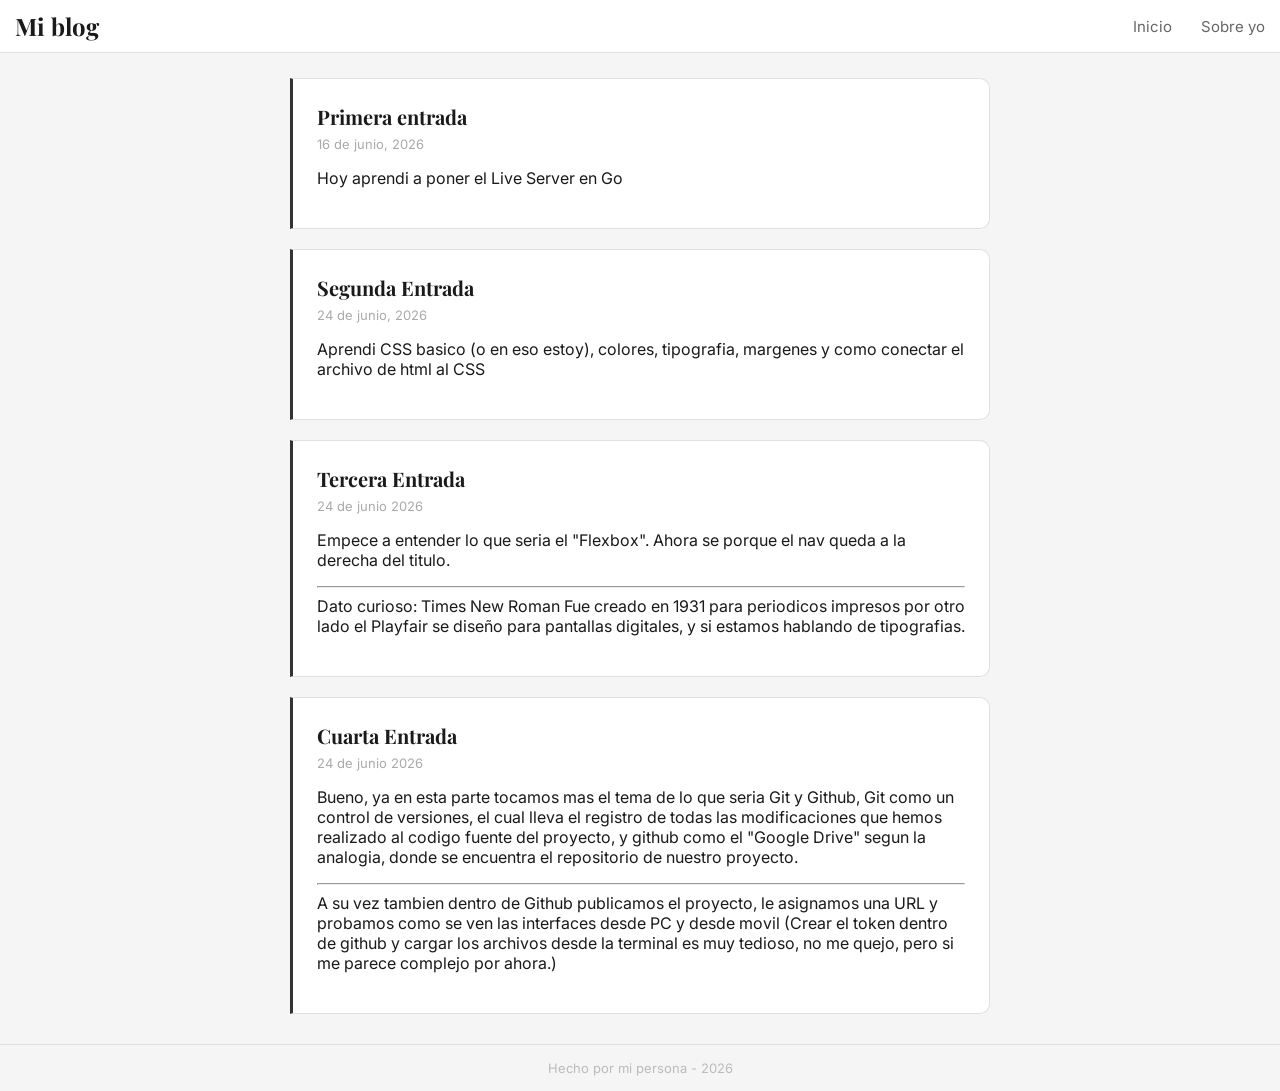
==== index.html @ fa4d23f5 "Cuarta entrada sobre Git y Github" ====
<! DOCTYPE html>
<html lang="es">   
<head>
    <meta charset="UTF-8">
    <meta name="viewport" content="width=device-width, initial-scale=1.0">
    <link rel="preconnect" href="https://fonts.googleapis.com">
<link rel="preconnect" href="https://fonts.gstatic.com" crossorigin>
<link href="https://fonts.googleapis.com/css2?family=Inter:wght@400;500&family=Playfair+Display:wght@600&display=swap" rel="stylesheet">
    <link rel="stylesheet" href="CSS/style.css">
    <title>Blogsito</title>
</head>
<body>
    
    <header>
        <h1>Mi blog</h1>
        <nav>
            <a href="#">Inicio</a>
            <a href="#">Sobre yo</a>
        </nav>
    </header>

    <main>
        <article>
            <h2>Primera entrada</h2>
            <p class="fecha">16 de junio, 2026</p>
            <p>Hoy aprendi a poner el Live Server en Go</p>
        </article>

        <article> 
        <h2>Segunda Entrada</h2>
        <p class="fecha">24 de junio, 2026</p>
        <p>Aprendi CSS basico (o en eso estoy), colores, tipografia, margenes
            y como conectar el archivo de html al CSS</p>
        </article>

        <article>
            <h2>Tercera Entrada</h2>
            <p class="fecha">24 de junio 2026</p>
            <p>Empece a entender lo que seria el "Flexbox". Ahora se porque el nav
                queda a la derecha del titulo. <hr>

                Dato curioso: Times New Roman Fue creado en 1931 para periodicos impresos
                por otro lado el Playfair se diseño para pantallas digitales, y si estamos
                hablando de tipografias.</p>
        </article>

        <article>
            <h2>Cuarta Entrada</h2>
            <p class="fecha">24 de junio 2026</p>
            <p>Bueno, ya en esta parte tocamos mas el tema de lo que seria Git y Github, Git
                como un control de versiones, el cual lleva el registro de todas las modificaciones
                que hemos realizado al codigo fuente del proyecto, y github como el "Google Drive"
                segun la analogia, donde se encuentra el repositorio de nuestro proyecto. <hr>

                A su vez tambien dentro de Github publicamos el proyecto, le asignamos una URL y probamos
                como se ven las interfaces desde PC y desde movil (Crear el token dentro de github y cargar
                los archivos desde la terminal es muy tedioso, no me quejo, pero si me parece complejo por
                ahora.)</p>
        </article>


    </main>

    <footer>
        <p>Hecho por mi persona - 2026</p>
    </footer>

</body>
</html>
---- CSS/style.css ----
/*BASE*/
body {
    margin: 0;
    padding: 0;
    font-family: 'Inter', system-ui, sans-serif;
    background-color: #f5f5f5;
    color: #1a1a1a;
}

/*HEADER*/
header {
    background-color: #ffffff;
    border-bottom: 1px solid #e0e0e0;
    padding: 10px 15px;
    display: flex;
    justify-content: space-between;
    align-items: center;
}

header h1 {
    margin: 0;
    font-size: 24px;
    font-family: 'Playfair Display', serif;
    color: #1a1a1a;
}

/*NAV-BARRA DE NAVEGACION*/
nav a {
    margin-left: 25px;
    text-decoration: none;
    color: #666;
    font-size: 15px;
}

nav a:hover {
    color: #1a1a1a;
}

/*MAIN*/
main {
    max-width: 700px;
    margin: 25px auto;
    padding: 0 15px;
}

/*ARTICULOS*/
article {
    background: #ffffff;
    border: 1px solid #e0e0e0;
    border-left: 3px solid #333;
    border-radius: 0 10px 10px 0;
    padding: 24px;
    margin-bottom: 20px;

    transition: transform 0.4s ease, box-shadow 0.2s ease;
}

article:hover {
    transform: translateY(-6px);
    box-shadow: 0 6px 20px rgba(0, 0, 0, 0.08);
}

article h2 {
    margin: 0 0 6px 0;
    font-size: 20px;
    font-family: 'Playfair Display', serif;
    color: #1a1a1a;
}

.fecha {
    margin: 0 0 12px 0;
    font-size: 13px;
    color: #aaa;
}

/*FOOTER*/
footer {
    text-align: center;
    padding: 2px;
    font-size: 13px;
    color: #bbb;
    border-top: 1px solid #e0e0e0;
    margin-top: 30px;
}
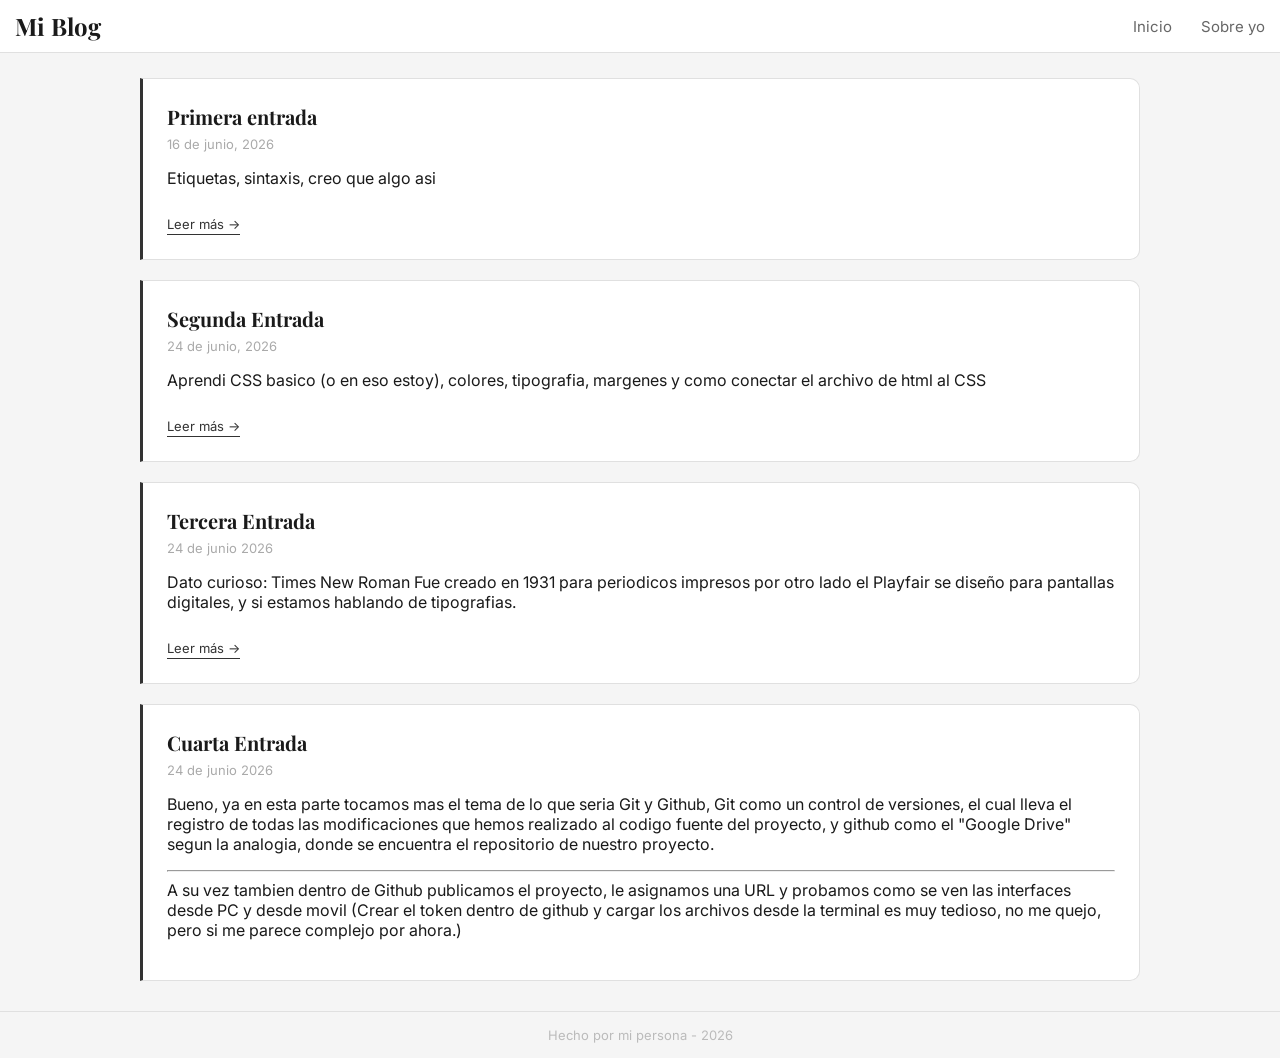
==== commit 5164183b: "Carga de apuntes parte 1" ====
--- a/index.html
+++ b/index.html
@@ -4,15 +4,15 @@
     <meta charset="UTF-8">
     <meta name="viewport" content="width=device-width, initial-scale=1.0">
     <link rel="preconnect" href="https://fonts.googleapis.com">
-<link rel="preconnect" href="https://fonts.gstatic.com" crossorigin>
-<link href="https://fonts.googleapis.com/css2?family=Inter:wght@400;500&family=Playfair+Display:wght@600&display=swap" rel="stylesheet">
+    <link rel="preconnect" href="https://fonts.gstatic.com" crossorigin>
+    <link href="https://fonts.googleapis.com/css2?family=Inter:wght@400;500&family=Playfair+Display:wght@600&display=swap" rel="stylesheet">
     <link rel="stylesheet" href="CSS/style.css">
     <title>Blogsito</title>
 </head>
 <body>
     
     <header>
-        <h1>Mi blog</h1>
+        <h1>Mi Blog</h1>
         <nav>
             <a href="#">Inicio</a>
             <a href="#">Sobre yo</a>
@@ -23,25 +23,24 @@
         <article>
             <h2>Primera entrada</h2>
             <p class="fecha">16 de junio, 2026</p>
-            <p>Hoy aprendi a poner el Live Server en Go</p>
+            <p>Etiquetas, sintaxis, creo que algo asi</p>
+            <a href="ENTRADAS/entrada-1.html" class="leer-mas">Leer más →</a>
         </article>
 
         <article> 
-        <h2>Segunda Entrada</h2>
-        <p class="fecha">24 de junio, 2026</p>
-        <p>Aprendi CSS basico (o en eso estoy), colores, tipografia, margenes
-            y como conectar el archivo de html al CSS</p>
+            <h2>Segunda Entrada</h2>
+            <p class="fecha">24 de junio, 2026</p>
+            <p>Aprendi CSS basico (o en eso estoy), colores, tipografia, margenes y como conectar el archivo de html al CSS</p>
+            <a href="ENTRADAS/entrada-2.html" class="leer-mas">Leer más →</a>
         </article>
 
         <article>
             <h2>Tercera Entrada</h2>
             <p class="fecha">24 de junio 2026</p>
-            <p>Empece a entender lo que seria el "Flexbox". Ahora se porque el nav
-                queda a la derecha del titulo. <hr>
-
-                Dato curioso: Times New Roman Fue creado en 1931 para periodicos impresos
+            <p>Dato curioso: Times New Roman Fue creado en 1931 para periodicos impresos
                 por otro lado el Playfair se diseño para pantallas digitales, y si estamos
                 hablando de tipografias.</p>
+            <a href="ENTRADAS/entrada-3.html" class="leer-mas">Leer más →</a>
         </article>
 
         <article>
--- a/CSS/style.css
+++ b/CSS/style.css
@@ -24,6 +24,11 @@
     color: #1a1a1a;
 }
 
+header h1 a {
+    text-decoration: none;
+    color: #1a1a1a;
+}
+
 /*NAV-BARRA DE NAVEGACION*/
 nav a {
     margin-left: 25px;
@@ -38,7 +43,7 @@
 
 /*MAIN*/
 main {
-    max-width: 700px;
+    max-width: 1000px;
     margin: 25px auto;
     padding: 0 15px;
 }
@@ -82,3 +87,36 @@
     border-top: 1px solid #e0e0e0;
     margin-top: 30px;
 }
+
+/*LEER MAS*/
+.leer-mas {
+    display: inline-block;
+    margin-top: 12px;
+    font-size: 13px;
+    color: #333;
+    text-decoration: none;
+    border-bottom: 1px solid #333;
+    padding-bottom: 2px;
+    transition: color 0.2s ease, border-color 0.2s ease;
+}
+
+.leer-mas:hover {
+    color: #000;
+    border-color: #000;
+}
+
+/*BLOQUES DE CODIGO*/
+pre {
+    background: #f0f0f0;
+    border-radius: 75px;
+    padding: 6px;
+    overflow-x: auto;
+    font-size: 13px;
+    line-height: 1.2;
+    text-align: left;
+}
+
+code {
+    font-family: 'Courier New', monospace;
+}
+
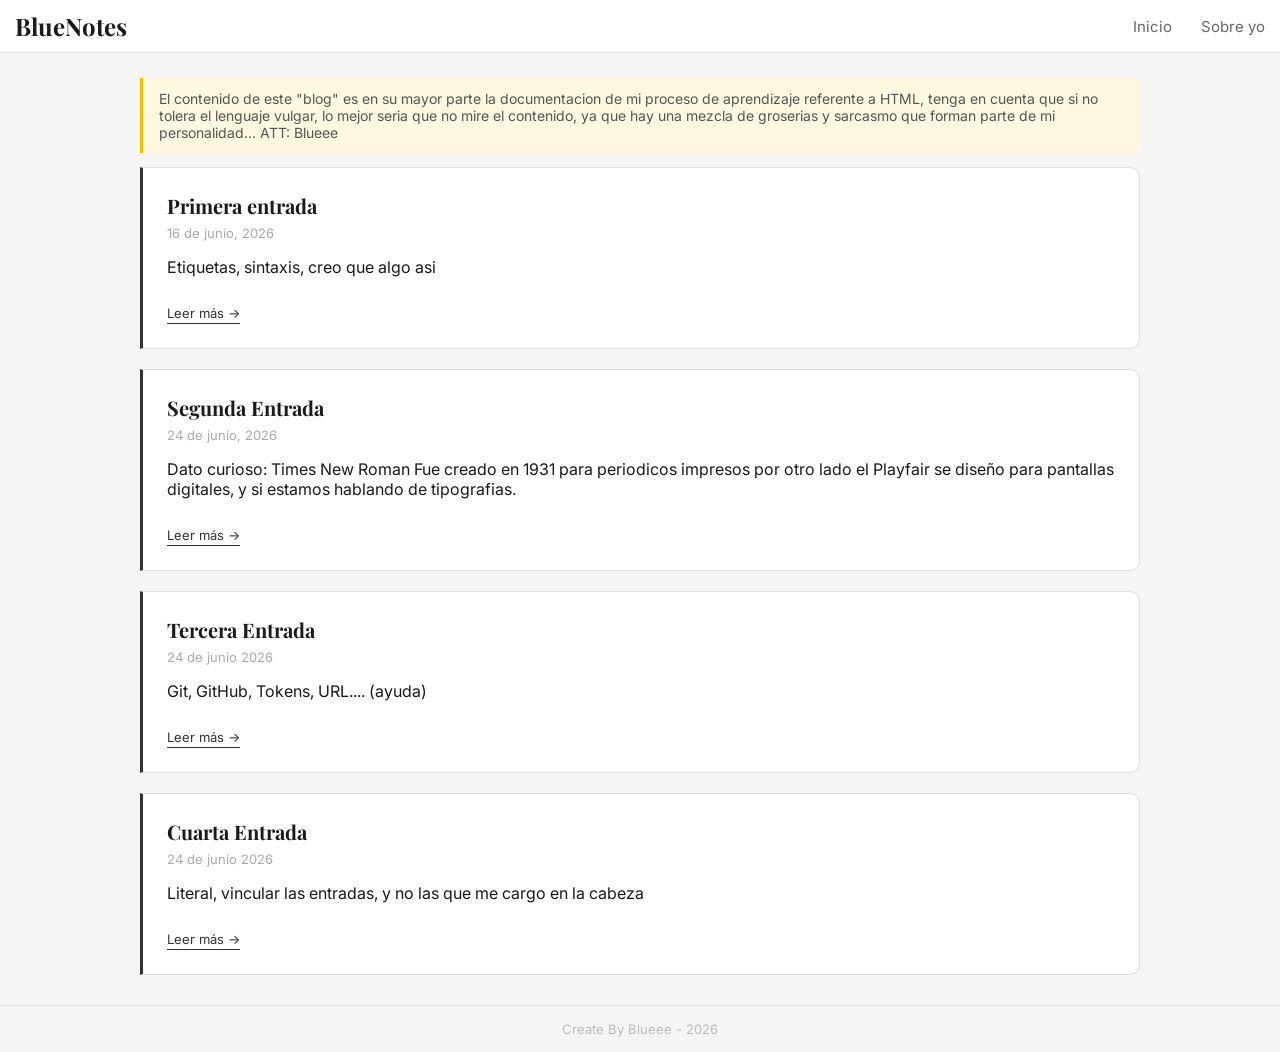
==== commit 202e4706: "Carga de apuntes completos hasta entrada 4" ====
--- a/index.html
+++ b/index.html
@@ -7,12 +7,12 @@
     <link rel="preconnect" href="https://fonts.gstatic.com" crossorigin>
     <link href="https://fonts.googleapis.com/css2?family=Inter:wght@400;500&family=Playfair+Display:wght@600&display=swap" rel="stylesheet">
     <link rel="stylesheet" href="CSS/style.css">
-    <title>Blogsito</title>
+    <title>Blueeewi</title>
 </head>
 <body>
     
     <header>
-        <h1>Mi Blog</h1>
+        <h1>BlueNotes</h1>
         <nav>
             <a href="#">Inicio</a>
             <a href="#">Sobre yo</a>
@@ -20,6 +20,12 @@
     </header>
 
     <main>
+
+        <p class="advertencia">El contenido de este "blog" es en su mayor parte la documentacion de mi proceso de aprendizaje referente a HTML,
+            tenga en cuenta que si no tolera el lenguaje vulgar, lo mejor seria que no mire el contenido, ya que hay una mezcla
+            de groserias y sarcasmo que forman parte de mi personalidad... ATT: Blueee
+        </p>
+
         <article>
             <h2>Primera entrada</h2>
             <p class="fecha">16 de junio, 2026</p>
@@ -30,38 +36,31 @@
         <article> 
             <h2>Segunda Entrada</h2>
             <p class="fecha">24 de junio, 2026</p>
-            <p>Aprendi CSS basico (o en eso estoy), colores, tipografia, margenes y como conectar el archivo de html al CSS</p>
+            <p>Dato curioso: Times New Roman Fue creado en 1931 para periodicos impresos
+                por otro lado el Playfair se diseño para pantallas digitales, y si estamos
+                hablando de tipografias.</p>
             <a href="ENTRADAS/entrada-2.html" class="leer-mas">Leer más →</a>
         </article>
 
         <article>
             <h2>Tercera Entrada</h2>
             <p class="fecha">24 de junio 2026</p>
-            <p>Dato curioso: Times New Roman Fue creado en 1931 para periodicos impresos
-                por otro lado el Playfair se diseño para pantallas digitales, y si estamos
-                hablando de tipografias.</p>
+            <p>Git, GitHub, Tokens, URL.... (ayuda)</p>
             <a href="ENTRADAS/entrada-3.html" class="leer-mas">Leer más →</a>
         </article>
 
         <article>
             <h2>Cuarta Entrada</h2>
             <p class="fecha">24 de junio 2026</p>
-            <p>Bueno, ya en esta parte tocamos mas el tema de lo que seria Git y Github, Git
-                como un control de versiones, el cual lleva el registro de todas las modificaciones
-                que hemos realizado al codigo fuente del proyecto, y github como el "Google Drive"
-                segun la analogia, donde se encuentra el repositorio de nuestro proyecto. <hr>
-
-                A su vez tambien dentro de Github publicamos el proyecto, le asignamos una URL y probamos
-                como se ven las interfaces desde PC y desde movil (Crear el token dentro de github y cargar
-                los archivos desde la terminal es muy tedioso, no me quejo, pero si me parece complejo por
-                ahora.)</p>
+            <p>Literal, vincular las entradas, y no las que me cargo en la cabeza</p>
+            <a href="ENTRADAS/entrada-4.html" class="leer-mas">Leer más →</a>
         </article>
 
 
     </main>
 
     <footer>
-        <p>Hecho por mi persona - 2026</p>
+        <p>Create By Blueee - 2026</p>
     </footer>
 
 </body>
--- a/CSS/style.css
+++ b/CSS/style.css
@@ -1,3 +1,13 @@
+/*ADVERTENCIA*/
+.advertencia {
+    background: #fff8e1;
+    border-left: 3px solid #f0c000;
+    padding: 12px 16px;
+    border-radius: 0 6px 6px 0;
+    font-size: 14px;
+    color: #555;
+}
+
 /*BASE*/
 body {
     margin: 0;
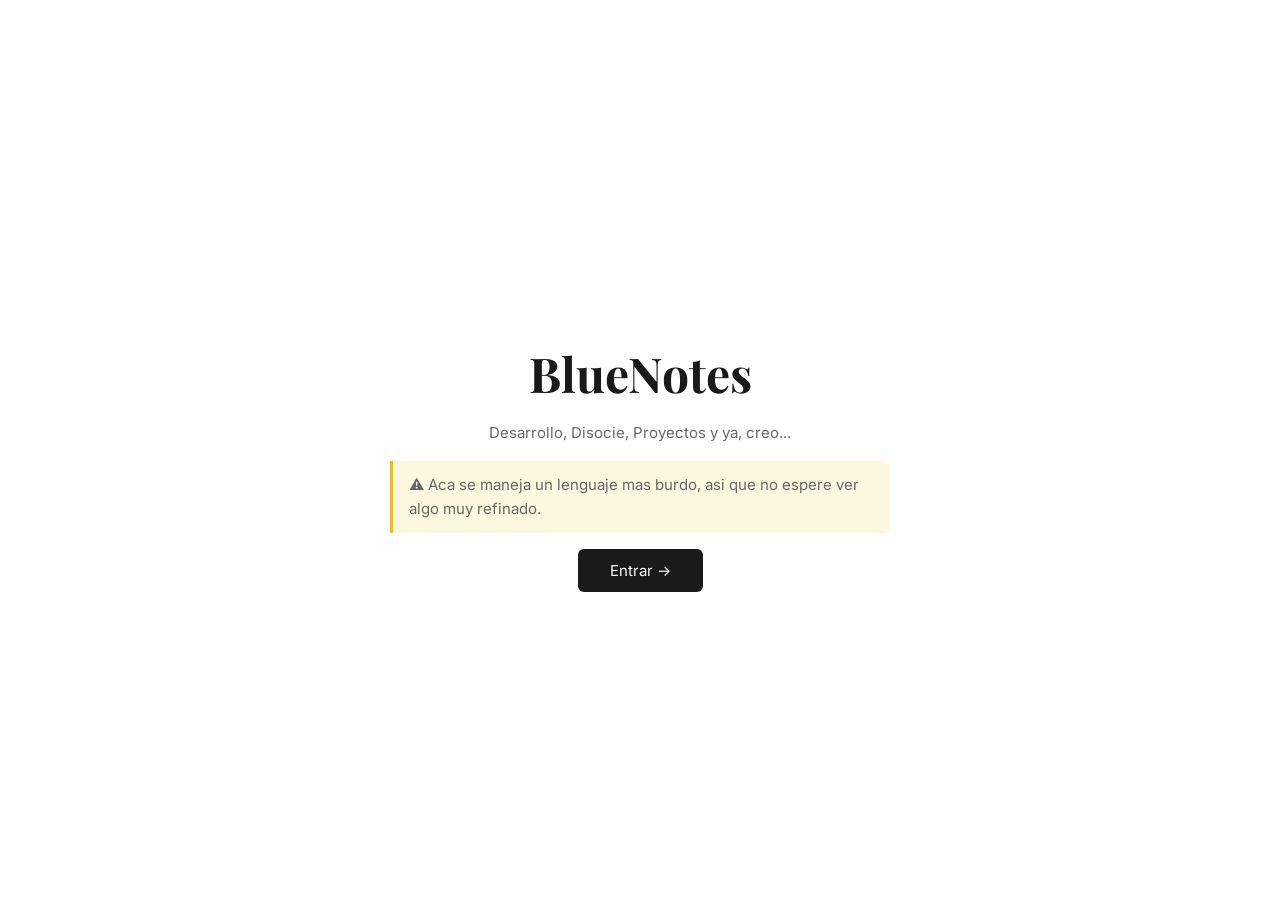
==== commit 667fc287: "pantalla de bienvenida con JS, advertencia integrada" ====
--- a/index.html
+++ b/index.html
@@ -1,4 +1,4 @@
-<! DOCTYPE html>
+<!DOCTYPE html>
 <html lang="es">   
 <head>
     <meta charset="UTF-8">
@@ -11,51 +11,42 @@
 </head>
 <body>
     
+    <div class="bienvenida" id="bienvenida">
+    <div class="bienvenida-contenido">
+        <h1>BlueNotes</h1>
+        <p>Desarrollo, Disocie, Proyectos y ya, creo...</p>
+        <p class="bienvenida-advertencia">⚠ Aca se maneja un lenguaje mas burdo, asi que no espere ver algo muy refinado.</p>
+        <button onclick="entrar()">Entrar →</button>
+    </div>
+    </div>
+    
     <header>
         <h1>BlueNotes</h1>
-        <nav>
-            <a href="#">Inicio</a>
-            <a href="#">Sobre yo</a>
-        </nav>
     </header>
 
     <main>
 
-        <p class="advertencia">El contenido de este "blog" es en su mayor parte la documentacion de mi proceso de aprendizaje referente a HTML,
-            tenga en cuenta que si no tolera el lenguaje vulgar, lo mejor seria que no mire el contenido, ya que hay una mezcla
-            de groserias y sarcasmo que forman parte de mi personalidad... ATT: Blueee
-        </p>
+    <section class="categorias">
 
-        <article>
-            <h2>Primera entrada</h2>
-            <p class="fecha">16 de junio, 2026</p>
-            <p>Etiquetas, sintaxis, creo que algo asi</p>
-            <a href="ENTRADAS/entrada-1.html" class="leer-mas">Leer más →</a>
-        </article>
+        <div class="categoria-card">
+            <h2>Apuntes</h2>
+            <p>Documentación de mi proceso de aprendizaje en desarrollo web.</p>
+            <a href="apuntes.html" class="leer-mas">Ver apuntes →</a>
+        </div>
 
-        <article> 
-            <h2>Segunda Entrada</h2>
-            <p class="fecha">24 de junio, 2026</p>
-            <p>Dato curioso: Times New Roman Fue creado en 1931 para periodicos impresos
-                por otro lado el Playfair se diseño para pantallas digitales, y si estamos
-                hablando de tipografias.</p>
-            <a href="ENTRADAS/entrada-2.html" class="leer-mas">Leer más →</a>
-        </article>
+        <div class="categoria-card">
+            <h2>Proyectos</h2>
+            <p>Cosas que he construido mientras aprendo.</p>
+            <a href="#" class="leer-mas">Ver proyectos →</a>
+        </div>
 
-        <article>
-            <h2>Tercera Entrada</h2>
-            <p class="fecha">24 de junio 2026</p>
-            <p>Git, GitHub, Tokens, URL.... (ayuda)</p>
-            <a href="ENTRADAS/entrada-3.html" class="leer-mas">Leer más →</a>
-        </article>
+        <div class="categoria-card">
+            <h2>Sobre mí</h2>
+            <p>Quién soy, a qué me dedico y hacia dónde voy.</p>
+            <a href="sobre-mi.html" class="leer-mas">Ver perfil →</a>
+        </div>
 
-        <article>
-            <h2>Cuarta Entrada</h2>
-            <p class="fecha">24 de junio 2026</p>
-            <p>Literal, vincular las entradas, y no las que me cargo en la cabeza</p>
-            <a href="ENTRADAS/entrada-4.html" class="leer-mas">Leer más →</a>
-        </article>
-
+    </section>
 
     </main>
 
@@ -64,4 +55,11 @@
     </footer>
 
 </body>
+
+<script>
+    function entrar() {
+        document.getElementById('bienvenida').classList.add('oculta');
+    }
+</script>
+
 </html>
--- a/CSS/style.css
+++ b/CSS/style.css
@@ -58,6 +58,60 @@
     padding: 0 15px;
 }
 
+/* ===== LAYOUT ENTRADA ===== */
+.entrada-completa {
+    display: flex;
+    gap: 32px;
+    align-items: flex-start;
+    max-width: 960px;
+    margin: 25px auto;
+    padding: 0 20px;
+}
+
+.contenido {
+    flex: 3;
+    min-width: 0;
+}
+
+.sidebar {
+    flex: 1;
+    background: #ffffff;
+    border: 1px solid #e0e0e0;
+    border-left: 3px solid #333;
+    border-radius: 0 10px 10px 0;
+    padding: 20px;
+    position: sticky;
+    top: 20px;
+}
+
+.sidebar h3 {
+    margin: 0 0 12px 0;
+    font-size: 15px;
+    font-family: 'Playfair Display', serif;
+    color: #1a1a1a;
+}
+
+.sidebar ul {
+    list-style: none;
+    padding: 0;
+    margin: 0;
+}
+
+.sidebar ul li {
+    margin-bottom: 8px;
+}
+
+.sidebar ul li a {
+    font-size: 13px;
+    color: #666;
+    text-decoration: none;
+}
+
+.sidebar ul li a:hover {
+    color: #1a1a1a;
+}
+
+
 /*ARTICULOS*/
 article {
     background: #ffffff;
@@ -130,3 +184,171 @@
     font-family: 'Courier New', monospace;
 }
 
+/* ===== CATEGORIAS GRID ===== */
+.categorias {
+    display: grid;
+    grid-template-columns: repeat(3, 1fr);
+    gap: 20px;
+    margin-top: 24px;
+}
+
+.categoria-card {
+    background: #ffffff;
+    border: 1px solid #e0e0e0;
+    border-left: 3px solid #333;
+    border-radius: 0 10px 10px 0;
+    padding: 24px;
+    transition: transform 0.2s ease, box-shadow 0.2s ease;
+}
+
+.categoria-card:hover {
+    transform: translateY(-3px);
+    box-shadow: 0 6px 20px rgba(0, 0, 0, 0.08);
+}
+
+.categoria-card h2 {
+    margin: 0 0 8px 0;
+    font-size: 20px;
+    font-family: 'Playfair Display', serif;
+    color: #1a1a1a;
+}
+
+.categoria-card p {
+    font-size: 14px;
+    color: #666;
+    margin: 0 0 16px 0;
+}
+
+/* ===== APUNTES ===== */
+.seccion-titulo {
+    font-family: 'Playfair Display', serif;
+    font-size: 28px;
+    margin-bottom: 8px;
+}
+
+.fase {
+    margin-bottom: 40px;
+}
+
+.fase h3 {
+    font-size: 16px;
+    color: #666;
+    margin-bottom: 16px;
+    padding-bottom: 8px;
+    border-bottom: 1px solid #e0e0e0;
+}
+
+.entradas-grid {
+    display: grid;
+    grid-template-columns: repeat(2, 1fr);
+    gap: 20px;
+}
+
+/* ===== PERFIL ===== */
+.perfil {
+    display: grid;
+    grid-template-columns: 280px 1fr;
+    gap: 48px;
+    align-items: start;
+    max-width: 860px;
+    margin: 40px auto;
+    padding: 0 20px;
+}
+
+.perfil-foto img {
+    width: 100%;
+    border-radius: 12px;
+    display: block;
+}
+
+.perfil-info h2 {
+    font-family: 'Playfair Display', serif;
+    font-size: 32px;
+    margin: 0 0 6px 0;
+}
+
+.perfil-rol {
+    color: #888;
+    font-size: 15px;
+    margin: 0 0 24px 0;
+}
+
+.perfil-info p {
+    font-size: 15px;
+    line-height: 1.7;
+    color: #444;
+    margin-bottom: 16px;
+}
+
+.perfil-links {
+    display: flex;
+    gap: 16px;
+    margin-top: 8px;
+}
+
+/* ===== BIENVENIDA ===== */
+.bienvenida {
+    position: fixed;
+    top: 0;
+    left: 0;
+    width: 100%;
+    height: 100%;
+    background: #ffffff;
+    display: flex;
+    align-items: center;
+    justify-content: center;
+    z-index: 1000;
+    transition: opacity 0.5s ease;
+}
+
+.bienvenida-contenido {
+    text-align: center;
+    max-width: 500px;
+    padding: 40px;
+}
+
+.bienvenida-contenido h1 {
+    font-family: 'Playfair Display', serif;
+    font-size: 48px;
+    margin-bottom: 16px;
+    color: #1a1a1a;
+}
+
+.bienvenida-contenido p {
+    font-size: 15px;
+    color: #666;
+    margin-bottom: 16px;
+    line-height: 1.6;
+}
+
+.bienvenida-advertencia {
+    background: #fff8e1;
+    border-left: 3px solid #f0c000;
+    padding: 12px 16px;
+    border-radius: 0 6px 6px 0;
+    font-size: 13px;
+    color: #555;
+    text-align: left;
+    margin-bottom: 32px;
+}
+
+.bienvenida-contenido button {
+    background: #1a1a1a;
+    color: #ffffff;
+    border: none;
+    padding: 12px 32px;
+    font-size: 15px;
+    border-radius: 6px;
+    cursor: pointer;
+    font-family: 'Inter', sans-serif;
+    transition: background 0.2s ease;
+}
+
+.bienvenida-contenido button:hover {
+    background: #333;
+}
+
+.bienvenida.oculta {
+    opacity: 0;
+    pointer-events: none;
+}
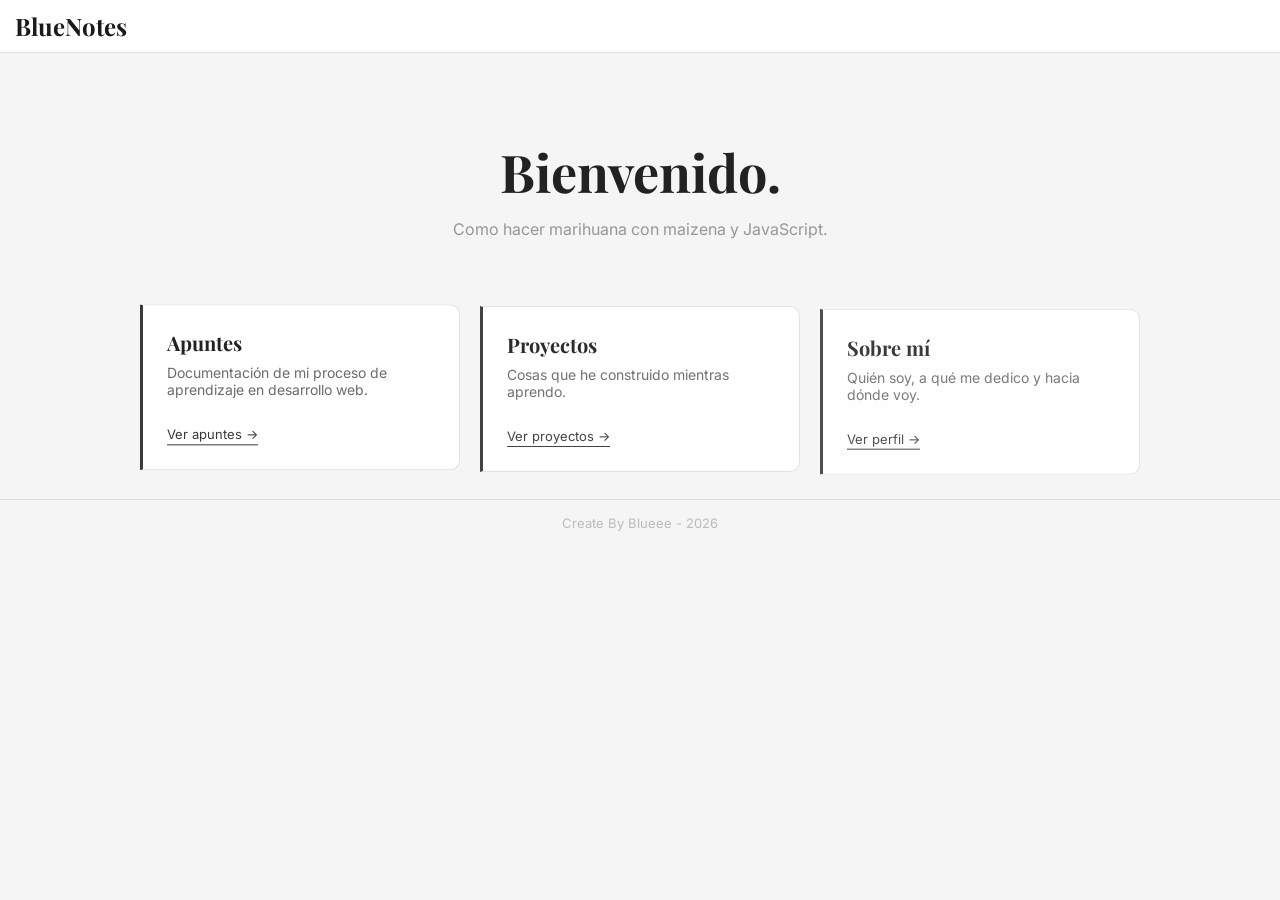
==== commit 6e8f3d70: "Animaciones GSAP hero y tarjetas en index" ====
--- a/index.html
+++ b/index.html
@@ -8,16 +8,11 @@
     <link href="https://fonts.googleapis.com/css2?family=Inter:wght@400;500&family=Playfair+Display:wght@600&display=swap" rel="stylesheet">
     <link rel="stylesheet" href="CSS/style.css">
     <title>Blueeewi</title>
+
 </head>
+
 <body>
-    
-    <div class="bienvenida" id="bienvenida">
-    <div class="bienvenida-contenido">
-        <h1>BlueNotes</h1>
-        <p>Desarrollo, Disocie, Proyectos y ya, creo...</p>
-        <p class="bienvenida-advertencia">⚠ Aca se maneja un lenguaje mas burdo, asi que no espere ver algo muy refinado.</p>
-        <button onclick="entrar()">Entrar →</button>
-    </div>
+
     </div>
     
     <header>
@@ -26,9 +21,16 @@
 
     <main>
 
-    <section class="categorias">
+        <main id="contenido">
+        <div class="hero">
+            <h2 class="hero-titulo">Bienvenido.</h2>
+            <p class="hero-sub">Como hacer marihuana con maizena y JavaScript.</p>
+        </div>
 
-        <div class="categoria-card">
+        <section class="categorias">
+            <!-- las tarjetas que ya tienes -->
+
+            <div class="categoria-card">
             <h2>Apuntes</h2>
             <p>Documentación de mi proceso de aprendizaje en desarrollo web.</p>
             <a href="apuntes.html" class="leer-mas">Ver apuntes →</a>
@@ -46,7 +48,8 @@
             <a href="sobre-mi.html" class="leer-mas">Ver perfil →</a>
         </div>
 
-    </section>
+        </section>
+        </main>
 
     </main>
 
@@ -54,12 +57,9 @@
         <p>Create By Blueee - 2026</p>
     </footer>
 
+<script src="https://cdnjs.cloudflare.com/ajax/libs/gsap/3.12.2/gsap.min.js"></script>
+<script src="JS/main.js"></script>
+
 </body>
 
-<script>
-    function entrar() {
-        document.getElementById('bienvenida').classList.add('oculta');
-    }
-</script>
-
 </html>
--- a/CSS/style.css
+++ b/CSS/style.css
@@ -1,14 +1,4 @@
-/*ADVERTENCIA*/
-.advertencia {
-    background: #fff8e1;
-    border-left: 3px solid #f0c000;
-    padding: 12px 16px;
-    border-radius: 0 6px 6px 0;
-    font-size: 14px;
-    color: #555;
-}
-
-/*BASE*/
+/* ===== BASE ===== */
 body {
     margin: 0;
     padding: 0;
@@ -17,7 +7,7 @@
     color: #1a1a1a;
 }
 
-/*HEADER*/
+/* ===== HEADER ===== */
 header {
     background-color: #ffffff;
     border-bottom: 1px solid #e0e0e0;
@@ -39,7 +29,7 @@
     color: #1a1a1a;
 }
 
-/*NAV-BARRA DE NAVEGACION*/
+/* ===== NAV ===== */
 nav a {
     margin-left: 25px;
     text-decoration: none;
@@ -51,239 +41,10 @@
     color: #1a1a1a;
 }
 
-/*MAIN*/
+/* ===== MAIN ===== */
 main {
-    max-width: 1000px;
     margin: 25px auto;
     padding: 0 15px;
-}
-
-/* ===== LAYOUT ENTRADA ===== */
-.entrada-completa {
-    display: flex;
-    gap: 32px;
-    align-items: flex-start;
-    max-width: 960px;
-    margin: 25px auto;
-    padding: 0 20px;
-}
-
-.contenido {
-    flex: 3;
-    min-width: 0;
-}
-
-.sidebar {
-    flex: 1;
-    background: #ffffff;
-    border: 1px solid #e0e0e0;
-    border-left: 3px solid #333;
-    border-radius: 0 10px 10px 0;
-    padding: 20px;
-    position: sticky;
-    top: 20px;
-}
-
-.sidebar h3 {
-    margin: 0 0 12px 0;
-    font-size: 15px;
-    font-family: 'Playfair Display', serif;
-    color: #1a1a1a;
-}
-
-.sidebar ul {
-    list-style: none;
-    padding: 0;
-    margin: 0;
-}
-
-.sidebar ul li {
-    margin-bottom: 8px;
-}
-
-.sidebar ul li a {
-    font-size: 13px;
-    color: #666;
-    text-decoration: none;
-}
-
-.sidebar ul li a:hover {
-    color: #1a1a1a;
-}
-
-
-/*ARTICULOS*/
-article {
-    background: #ffffff;
-    border: 1px solid #e0e0e0;
-    border-left: 3px solid #333;
-    border-radius: 0 10px 10px 0;
-    padding: 24px;
-    margin-bottom: 20px;
-
-    transition: transform 0.4s ease, box-shadow 0.2s ease;
-}
-
-article:hover {
-    transform: translateY(-6px);
-    box-shadow: 0 6px 20px rgba(0, 0, 0, 0.08);
-}
-
-article h2 {
-    margin: 0 0 6px 0;
-    font-size: 20px;
-    font-family: 'Playfair Display', serif;
-    color: #1a1a1a;
-}
-
-.fecha {
-    margin: 0 0 12px 0;
-    font-size: 13px;
-    color: #aaa;
-}
-
-/*FOOTER*/
-footer {
-    text-align: center;
-    padding: 2px;
-    font-size: 13px;
-    color: #bbb;
-    border-top: 1px solid #e0e0e0;
-    margin-top: 30px;
-}
-
-/*LEER MAS*/
-.leer-mas {
-    display: inline-block;
-    margin-top: 12px;
-    font-size: 13px;
-    color: #333;
-    text-decoration: none;
-    border-bottom: 1px solid #333;
-    padding-bottom: 2px;
-    transition: color 0.2s ease, border-color 0.2s ease;
-}
-
-.leer-mas:hover {
-    color: #000;
-    border-color: #000;
-}
-
-/*BLOQUES DE CODIGO*/
-pre {
-    background: #f0f0f0;
-    border-radius: 75px;
-    padding: 6px;
-    overflow-x: auto;
-    font-size: 13px;
-    line-height: 1.2;
-    text-align: left;
-}
-
-code {
-    font-family: 'Courier New', monospace;
-}
-
-/* ===== CATEGORIAS GRID ===== */
-.categorias {
-    display: grid;
-    grid-template-columns: repeat(3, 1fr);
-    gap: 20px;
-    margin-top: 24px;
-}
-
-.categoria-card {
-    background: #ffffff;
-    border: 1px solid #e0e0e0;
-    border-left: 3px solid #333;
-    border-radius: 0 10px 10px 0;
-    padding: 24px;
-    transition: transform 0.2s ease, box-shadow 0.2s ease;
-}
-
-.categoria-card:hover {
-    transform: translateY(-3px);
-    box-shadow: 0 6px 20px rgba(0, 0, 0, 0.08);
-}
-
-.categoria-card h2 {
-    margin: 0 0 8px 0;
-    font-size: 20px;
-    font-family: 'Playfair Display', serif;
-    color: #1a1a1a;
-}
-
-.categoria-card p {
-    font-size: 14px;
-    color: #666;
-    margin: 0 0 16px 0;
-}
-
-/* ===== APUNTES ===== */
-.seccion-titulo {
-    font-family: 'Playfair Display', serif;
-    font-size: 28px;
-    margin-bottom: 8px;
-}
-
-.fase {
-    margin-bottom: 40px;
-}
-
-.fase h3 {
-    font-size: 16px;
-    color: #666;
-    margin-bottom: 16px;
-    padding-bottom: 8px;
-    border-bottom: 1px solid #e0e0e0;
-}
-
-.entradas-grid {
-    display: grid;
-    grid-template-columns: repeat(2, 1fr);
-    gap: 20px;
-}
-
-/* ===== PERFIL ===== */
-.perfil {
-    display: grid;
-    grid-template-columns: 280px 1fr;
-    gap: 48px;
-    align-items: start;
-    max-width: 860px;
-    margin: 40px auto;
-    padding: 0 20px;
-}
-
-.perfil-foto img {
-    width: 100%;
-    border-radius: 12px;
-    display: block;
-}
-
-.perfil-info h2 {
-    font-family: 'Playfair Display', serif;
-    font-size: 32px;
-    margin: 0 0 6px 0;
-}
-
-.perfil-rol {
-    color: #888;
-    font-size: 15px;
-    margin: 0 0 24px 0;
-}
-
-.perfil-info p {
-    font-size: 15px;
-    line-height: 1.7;
-    color: #444;
-    margin-bottom: 16px;
-}
-
-.perfil-links {
-    display: flex;
-    gap: 16px;
-    margin-top: 8px;
 }
 
 /* ===== BIENVENIDA ===== */
@@ -298,7 +59,7 @@
     align-items: center;
     justify-content: center;
     z-index: 1000;
-    transition: opacity 0.5s ease;
+    transition: opacity 0.8s ease;
 }
 
 .bienvenida-contenido {
@@ -352,3 +113,326 @@
     opacity: 0;
     pointer-events: none;
 }
+
+/* ===== CATEGORIAS (INDEX) ===== */
+.categorias {
+    display: grid;
+    grid-template-columns: repeat(3, 1fr);
+    gap: 20px;
+    margin-top: 24px;
+    max-width: 1000px;
+    margin-left: auto;
+    margin-right: auto;
+    padding: 0 15px;
+}
+
+.categoria-card {
+    background: #ffffff;
+    border: 1px solid #e0e0e0;
+    border-left: 3px solid #333;
+    border-radius: 0 10px 10px 0;
+    padding: 24px;
+    transition: transform 0.2s ease, box-shadow 0.2s ease;
+}
+
+.categoria-card:hover {
+    transform: translateY(-3px);
+    box-shadow: 0 6px 20px rgba(0, 0, 0, 0.08);
+}
+
+.categoria-card h2 {
+    margin: 0 0 8px 0;
+    font-size: 20px;
+    font-family: 'Playfair Display', serif;
+    color: #1a1a1a;
+}
+
+.categoria-card p {
+    font-size: 14px;
+    color: #666;
+    margin: 0 0 16px 0;
+}
+
+/* ===== APUNTES ===== */
+.seccion-titulo {
+    font-family: 'Playfair Display', serif;
+    font-size: 28px;
+    margin-bottom: 8px;
+    max-width: 1000px;
+    margin-left: auto;
+    margin-right: auto;
+    padding: 0 15px;
+}
+
+.fase {
+    margin-bottom: 40px;
+    max-width: 1000px;
+    margin-left: auto;
+    margin-right: auto;
+    padding: 0 15px;
+}
+
+.fase h3 {
+    font-size: 16px;
+    color: #666;
+    margin-bottom: 16px;
+    padding-bottom: 8px;
+    border-bottom: 1px solid #e0e0e0;
+}
+
+.entradas-grid {
+    display: grid;
+    grid-template-columns: repeat(2, 1fr);
+    gap: 20px;
+}
+
+/* ===== PERFIL ===== */
+.perfil {
+    display: grid;
+    grid-template-columns: 280px 1fr;
+    gap: 48px;
+    align-items: start;
+    max-width: 860px;
+    margin: 40px auto;
+    padding: 0 20px;
+}
+
+.perfil-foto img {
+    width: 100%;
+    border-radius: 12px;
+    display: block;
+}
+
+.perfil-info h2 {
+    font-family: 'Playfair Display', serif;
+    font-size: 32px;
+    margin: 0 0 6px 0;
+}
+
+.perfil-rol {
+    color: #888;
+    font-size: 15px;
+    margin: 0 0 24px 0;
+}
+
+.perfil-info p {
+    font-size: 15px;
+    line-height: 1.7;
+    color: #444;
+    margin-bottom: 16px;
+}
+
+.perfil-links {
+    display: flex;
+    gap: 16px;
+    margin-top: 8px;
+}
+
+/* ===== LAYOUT ENTRADAS ===== */
+.entrada-completa {
+    display: flex;
+    gap: 32px;
+    align-items: flex-start;
+    max-width: 960px;
+    margin: 25px auto;
+    padding: 0 20px;
+}
+
+.contenido {
+    flex: 3;
+    min-width: 0;
+}
+
+.sidebar {
+    flex: 1;
+    background: #ffffff;
+    border: 1px solid #e0e0e0;
+    border-left: 3px solid #333;
+    border-radius: 0 10px 10px 0;
+    padding: 20px;
+    position: sticky;
+    top: 20px;
+}
+
+.sidebar h3 {
+    margin: 0 0 12px 0;
+    font-size: 15px;
+    font-family: 'Playfair Display', serif;
+    color: #1a1a1a;
+}
+
+.sidebar ul {
+    list-style: none;
+    padding: 0;
+    margin: 0;
+}
+
+.sidebar ul li {
+    margin-bottom: 8px;
+}
+
+.sidebar ul li a {
+    font-size: 13px;
+    color: #666;
+    text-decoration: none;
+}
+
+.sidebar ul li a:hover {
+    color: #1a1a1a;
+}
+
+/* ===== ARTÍCULOS ===== */
+article {
+    background: #ffffff;
+    border: 1px solid #e0e0e0;
+    border-left: 3px solid #333;
+    border-radius: 0 10px 10px 0;
+    padding: 24px;
+    margin-bottom: 20px;
+    transition: transform 0.4s ease, box-shadow 0.2s ease;
+}
+
+article:hover {
+    transform: translateY(-6px);
+    box-shadow: 0 6px 20px rgba(0, 0, 0, 0.08);
+}
+
+article h2 {
+    margin: 0 0 6px 0;
+    font-size: 20px;
+    font-family: 'Playfair Display', serif;
+    color: #1a1a1a;
+}
+
+/* ===== BLOQUES DE CÓDIGO ===== */
+pre {
+    background: #f0f0f0;
+    border-radius: 8px;
+    padding: 16px;
+    overflow-x: auto;
+    font-size: 13px;
+    line-height: 1.6;
+    text-align: left;
+}
+
+code {
+    font-family: 'Courier New', monospace;
+}
+
+/* ===== FOOTER ===== */
+footer {
+    text-align: center;
+    padding: 2px;
+    font-size: 13px;
+    color: #bbb;
+    border-top: 1px solid #e0e0e0;
+    margin-top: 30px;
+}
+
+/* ===== UTILIDADES ===== */
+.fecha {
+    margin: 0 0 12px 0;
+    font-size: 13px;
+    color: #aaa;
+}
+
+.leer-mas {
+    display: inline-block;
+    margin-top: 12px;
+    font-size: 13px;
+    color: #333;
+    text-decoration: none;
+    border-bottom: 1px solid #333;
+    padding-bottom: 2px;
+    transition: color 0.2s ease, border-color 0.2s ease;
+}
+
+.leer-mas:hover {
+    color: #000;
+    border-color: #000;
+}
+
+/* ===== HERO ===== */
+.hero {
+    text-align: center;
+    padding: 60px 20px 40px;
+}
+
+.hero-titulo {
+    font-family: 'Playfair Display', serif;
+    font-size: 52px;
+    margin: 0 0 12px 0;
+    color: #1a1a1a;
+}
+
+.hero-sub {
+    font-size: 16px;
+    color: #888;
+    margin: 0;
+}
+
+/* ===== RESPONSIVE ===== */
+@media (max-width: 768px) {
+
+    .hero {
+        padding: 40px 20px 24px;
+    }
+
+    .hero-titulo {
+        font-size: 32px;
+    }
+
+    .hero-sub {
+        font-size: 14px;
+    }
+
+    .categorias {
+        grid-template-columns: 1fr;
+    }
+
+    .entrada-completa {
+        flex-direction: column;
+        padding: 0 10px;
+    }
+
+    .sidebar {
+        position: static;
+        width: 100%;
+    }
+
+    .perfil {
+        grid-template-columns: 1fr;
+    }
+
+    .perfil-foto img {
+        max-width: 280px;
+        margin: 0 auto;
+    }
+
+    .entradas-grid {
+        grid-template-columns: 1fr;
+    }
+
+    article {
+        padding: 16px;
+        word-break: break-word;
+    }
+
+    pre {
+        font-size: 11px;
+        padding: 10px;
+        border-radius: 6px;
+        overflow-x: scroll;
+        max-width: 100%;
+        white-space: pre-wrap;
+    }
+    
+    main {
+        padding: 0 10px;
+    }
+
+    body {
+        overflow-x: hidden;
+    }
+
+    }
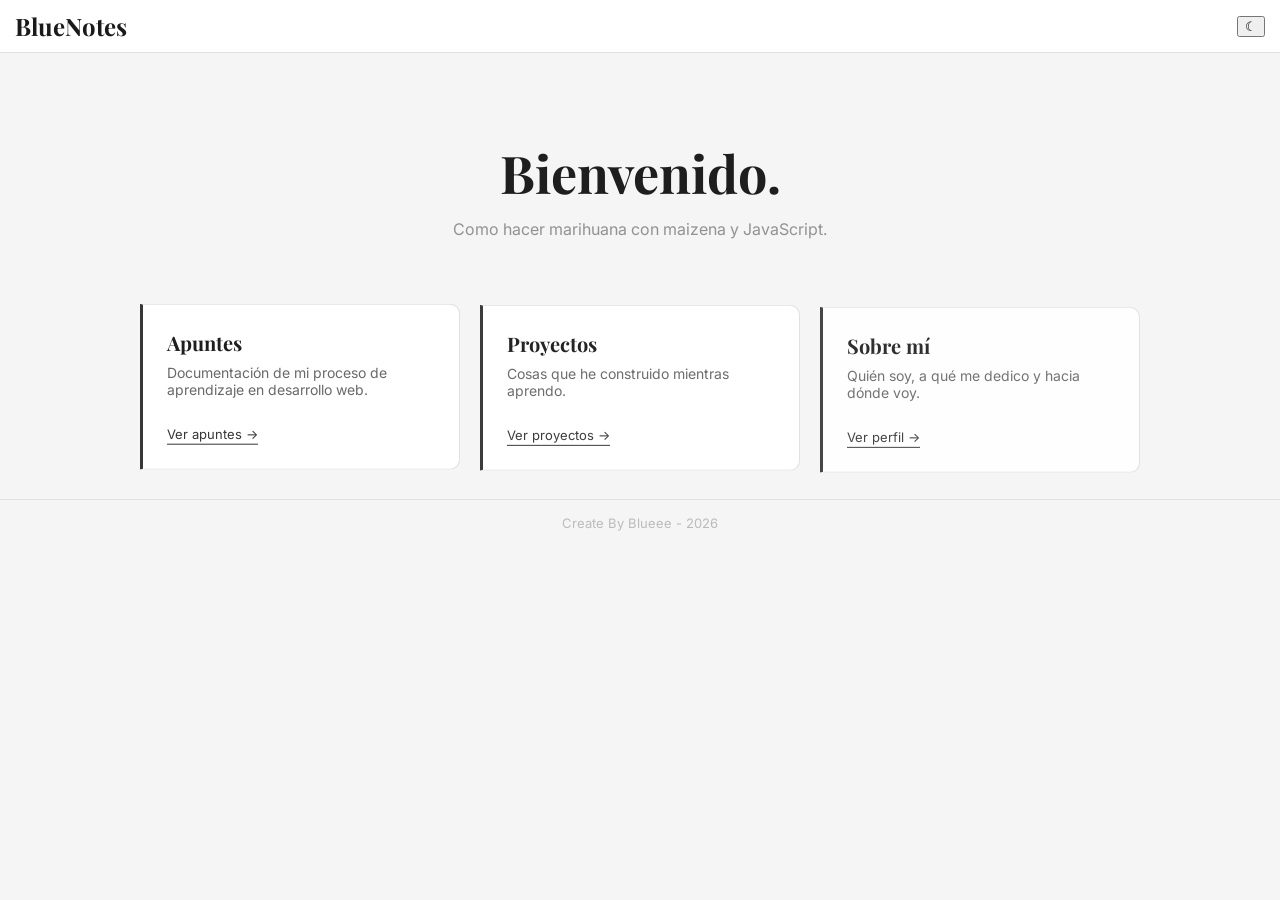
==== commit 4d0e6c20: "Correccion Darkmode" ====
--- a/index.html
+++ b/index.html
@@ -9,6 +9,12 @@
     <link rel="stylesheet" href="CSS/style.css">
     <title>Blueeewi</title>
 
+    <script>
+    if (localStorage.getItem('dark') === 'true') {
+        document.body.classList.add('dark')
+    }
+    </script>
+
 </head>
 
 <body>
@@ -17,6 +23,9 @@
     
     <header>
         <h1>BlueNotes</h1>
+      <nav>
+        <button id="btn-dark" onclick="toggleDark()">☾</button>
+    </nav>
     </header>
 
     <main>
@@ -39,7 +48,7 @@
         <div class="categoria-card">
             <h2>Proyectos</h2>
             <p>Cosas que he construido mientras aprendo.</p>
-            <a href="#" class="leer-mas">Ver proyectos →</a>
+            <a href="proyectos.html" class="leer-mas">Ver proyectos →</a>
         </div>
 
         <div class="categoria-card">
--- a/CSS/style.css
+++ b/CSS/style.css
@@ -187,6 +187,7 @@
 }
 
 /* ===== PERFIL ===== */
+
 .perfil {
     display: grid;
     grid-template-columns: 280px 1fr;
@@ -229,6 +230,7 @@
 }
 
 /* ===== LAYOUT ENTRADAS ===== */
+
 .entrada-completa {
     display: flex;
     gap: 32px;
@@ -371,6 +373,176 @@
     margin: 0;
 }
 
+/* =====================================================
+   SOBRE MI
+===================================================== */
+
+.sobre-seccion{
+    max-width:900px;
+    margin:80px auto;
+    padding-top:40px;
+    border-top:1px solid #e5e5e5;
+}
+
+.sobre-seccion:first-of-type{
+    margin-top:90px;
+}
+
+.sobre-seccion h2{
+    font-family:'Playfair Display',serif;
+    font-size:2rem;
+    font-weight:600;
+    color:#1f2937;
+    margin-bottom:30px;
+}
+
+.sobre-seccion h3{
+    font-size:1rem;
+    font-weight:600;
+    color:#1f2937;
+    margin-bottom:12px;
+}
+
+.sobre-seccion p{
+    line-height:1.9;
+    color:#555;
+    margin-bottom:18px;
+}
+
+/* =====================================================
+   TECNOLOGIAS
+===================================================== */
+
+.tecnologias{
+    display:flex;
+    flex-wrap:wrap;
+    gap:12px;
+    margin-top:25px;
+}
+
+.tecnologias span{
+
+    border:1px solid #d9d9d9;
+    padding:10px 18px;
+    border-radius:8px;
+    font-size:.95rem;
+    color:#444;
+    transition:.25s;
+    cursor:default;
+    background:#fff;
+
+}
+
+.tecnologias span:hover{
+
+    border-color:#1f2937;
+    color:#1f2937;
+
+}
+
+/* =====================================================
+   ACTUALMENTE
+===================================================== */
+
+.actualmente{
+
+    display:grid;
+    grid-template-columns:repeat(3,1fr);
+    gap:25px;
+    margin-top:35px;
+
+}
+
+.nota{
+
+    background:
+    repeating-linear-gradient(
+
+        to bottom,
+        #fcfbf8,
+        #fcfbf8 33px,
+        #f2eee7 34px
+
+    );
+
+    border:1px solid #ebe7e1;
+    padding:28px;
+    border-radius:12px;
+
+}
+
+.nota:hover{
+
+    transform:translateY(-4px);
+    border-color:#d8d2ca;
+
+}
+
+.nota h3{
+
+    margin-bottom:18px;
+
+}
+
+.nota p{
+
+    margin:0;
+    line-height:1.9;
+
+}
+
+/* =====================================================
+   PERFIL
+===================================================== */
+
+/* Hace que el texto respire un poco más */
+
+.perfil-info p,
+.perfil-contenido p{
+
+    font-family: 'Inter', sans-serif;
+    font-size: 1rem;
+    line-height: 1.9;
+    color: #555;
+    margin-bottom: 22px;
+
+}
+
+.perfil-rol{
+
+    color:#6b7280;
+    font-size:1rem;
+    margin-bottom:35px;
+
+}
+
+/* =========================================
+   CONTENIDO DEL PERFIL
+========================================= */
+
+.perfil-contenido{
+
+    max-width:900px;
+    margin:45px auto 0;
+    padding-top:40px;
+    border-top:1px solid #e8e8e8;
+
+}
+
+.perfil-contenido p{
+
+    margin-bottom:22px;
+
+}
+
+.perfil-contenido .perfil-links{
+
+    margin-top:35px;
+
+}
+
+/* ===== RESPONSIVE ===== */
+
 /* ===== RESPONSIVE ===== */
 @media (max-width: 768px) {
 
@@ -426,7 +598,7 @@
         max-width: 100%;
         white-space: pre-wrap;
     }
-    
+
     main {
         padding: 0 10px;
     }
@@ -435,4 +607,54 @@
         overflow-x: hidden;
     }
 
-    }
+    .sobre-seccion {
+        margin: 32px auto;
+        padding-top: 24px;
+    }
+
+    .sobre-seccion h2 {
+        font-size: 1.4rem;
+        margin-bottom: 16px;
+    }
+
+    .sobre-seccion p,
+    .perfil-info p,
+    .perfil-contenido p {
+        font-size: 0.95rem;
+        line-height: 1.7;
+    }
+
+    .perfil-contenido {
+        margin-top: 24px;
+        padding-top: 24px;
+    }
+
+    .actualmente {
+        grid-template-columns: 1fr;
+        gap: 16px;
+    }
+
+    .tecnologias {
+        gap: 10px;
+    }
+
+    .tecnologias span {
+        width: auto;
+        text-align: left;
+    }
+
+    .perfil-contenido {
+    padding-left: 20px;
+    padding-right: 20px;
+}
+
+    .sobre-seccion {
+    padding-left: 20px;
+    padding-right: 20px;
+}
+
+    * {
+        max-width: 100%;
+        box-sizing: border-box;
+    }
+}
